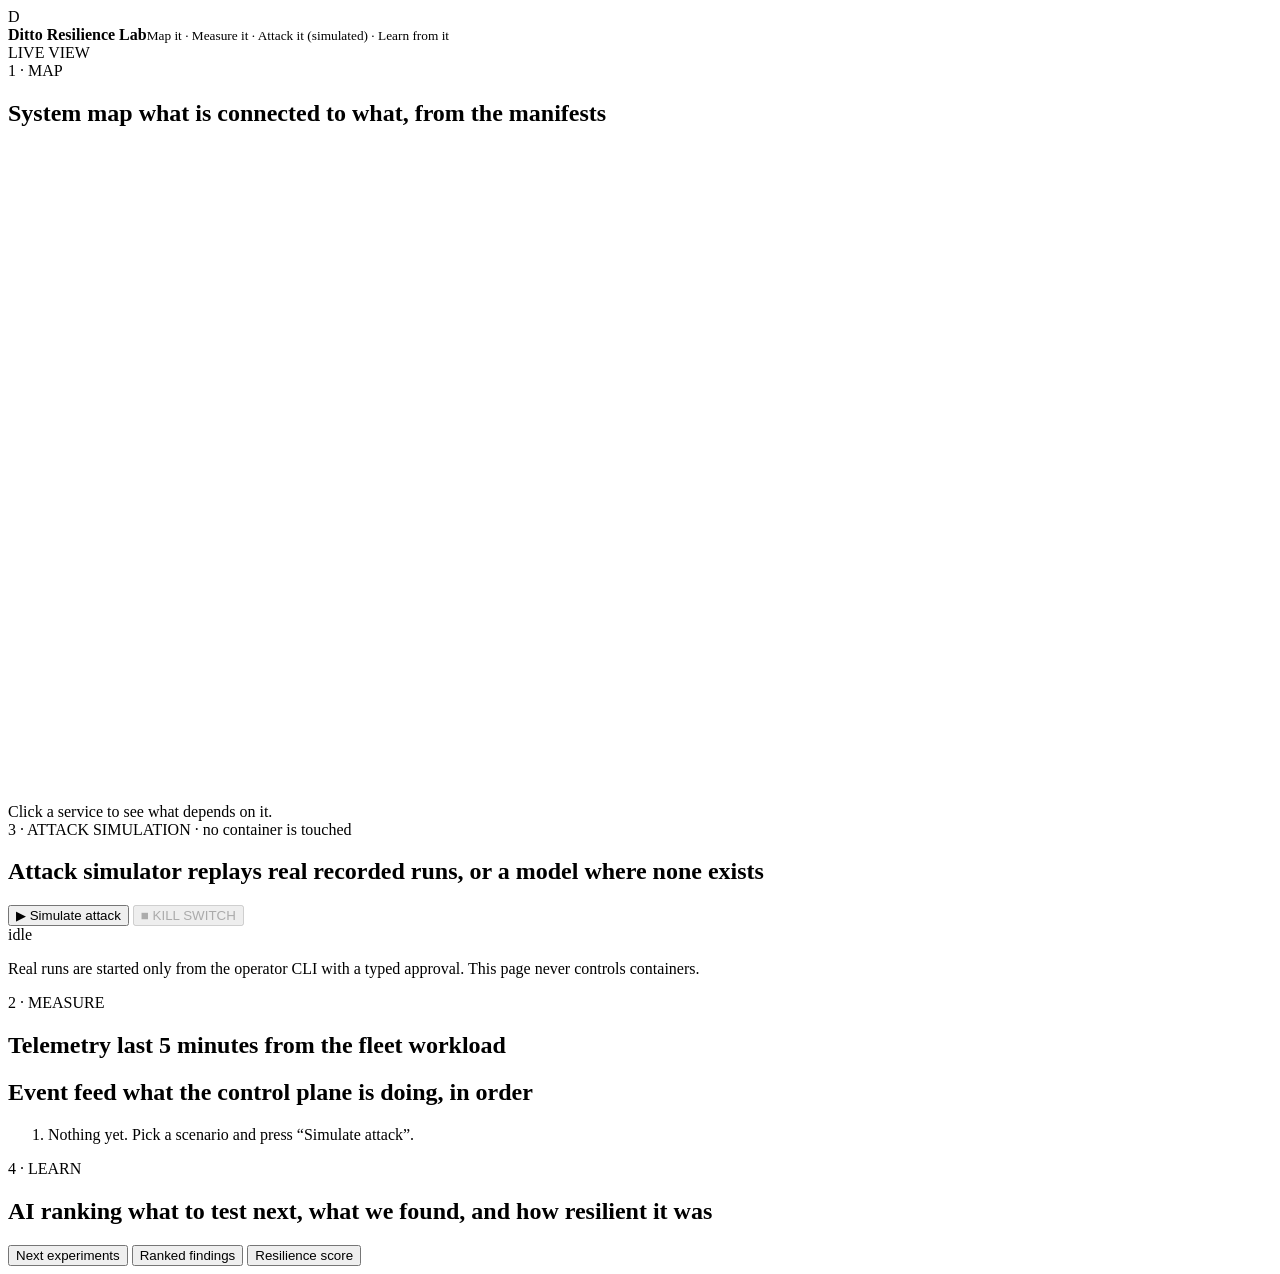
==== frontend/lab.html @ 6018f69f "hi" ====
<!doctype html>
<html lang="en">
<head>
  <meta charset="utf-8">
  <meta name="viewport" content="width=device-width, initial-scale=1">
  <title>Ditto Resilience Lab</title>
  <link rel="stylesheet" href="/assets/lab.css">
</head>
<body>
  <header class="top">
    <div class="brand"><span class="logo">D</span><div><strong>Ditto Resilience Lab</strong><small>Map it · Measure it · Attack it (simulated) · Learn from it</small></div></div>
    <div class="pills" id="pills"></div>
    <div class="mode" id="mode">LIVE VIEW</div>
  </header>

  <main class="layout">
    <div class="col">
      <section class="panel" id="map-panel">
        <div class="eyebrow">1 · MAP</div>
        <h2>System map <span class="sub">what is connected to what, from the manifests</span></h2>
        <div class="legend" id="legend"></div>
        <svg id="graph" viewBox="0 0 640 330" role="img" aria-label="Service dependency graph"></svg>
        <div class="node-card" id="node-card">Click a service to see what depends on it.</div>
      </section>

      <section class="panel" id="sim-panel">
        <div class="eyebrow">3 · ATTACK <span class="tag warn">SIMULATION · no container is touched</span></div>
        <h2>Attack simulator <span class="sub">replays real recorded runs, or a model where none exists</span></h2>
        <div class="scenarios" id="scenarios"></div>
        <div class="sim-controls">
          <button id="btn-attack" class="btn attack">▶ Simulate attack</button>
          <button id="btn-kill" class="btn kill" disabled>■ KILL SWITCH</button>
          <div class="timer" id="timer">idle</div>
        </div>
        <div class="progress"><div id="progress-bar"></div></div>
        <div class="rules" id="rules"></div>
        <p class="fineprint" id="sim-note">Real runs are started only from the operator CLI with a typed approval. This page never controls containers.</p>
      </section>
    </div>

    <div class="col">
      <section class="panel" id="tele-panel">
        <div class="eyebrow">2 · MEASURE</div>
        <h2>Telemetry <span class="sub" id="tele-sub">last 5 minutes from the fleet workload</span></h2>
        <div class="kpis" id="kpis"></div>
        <div class="charts" id="charts"></div>
      </section>

      <section class="panel" id="feed-panel">
        <h2>Event feed <span class="sub">what the control plane is doing, in order</span></h2>
        <ol class="feed" id="feed"><li class="muted">Nothing yet. Pick a scenario and press “Simulate attack”.</li></ol>
      </section>
    </div>

    <section class="panel wide" id="ai-panel">
      <div class="eyebrow">4 · LEARN</div>
      <h2>AI ranking <span class="sub">what to test next, what we found, and how resilient it was</span></h2>
      <div class="tabs" id="tabs">
        <button data-tab="next" class="on">Next experiments</button>
        <button data-tab="findings">Ranked findings</button>
        <button data-tab="score">Resilience score</button>
      </div>
      <div id="tab-body"></div>
    </section>
  </main>
  <script src="/assets/lab.js"></script>
</body>
</html>
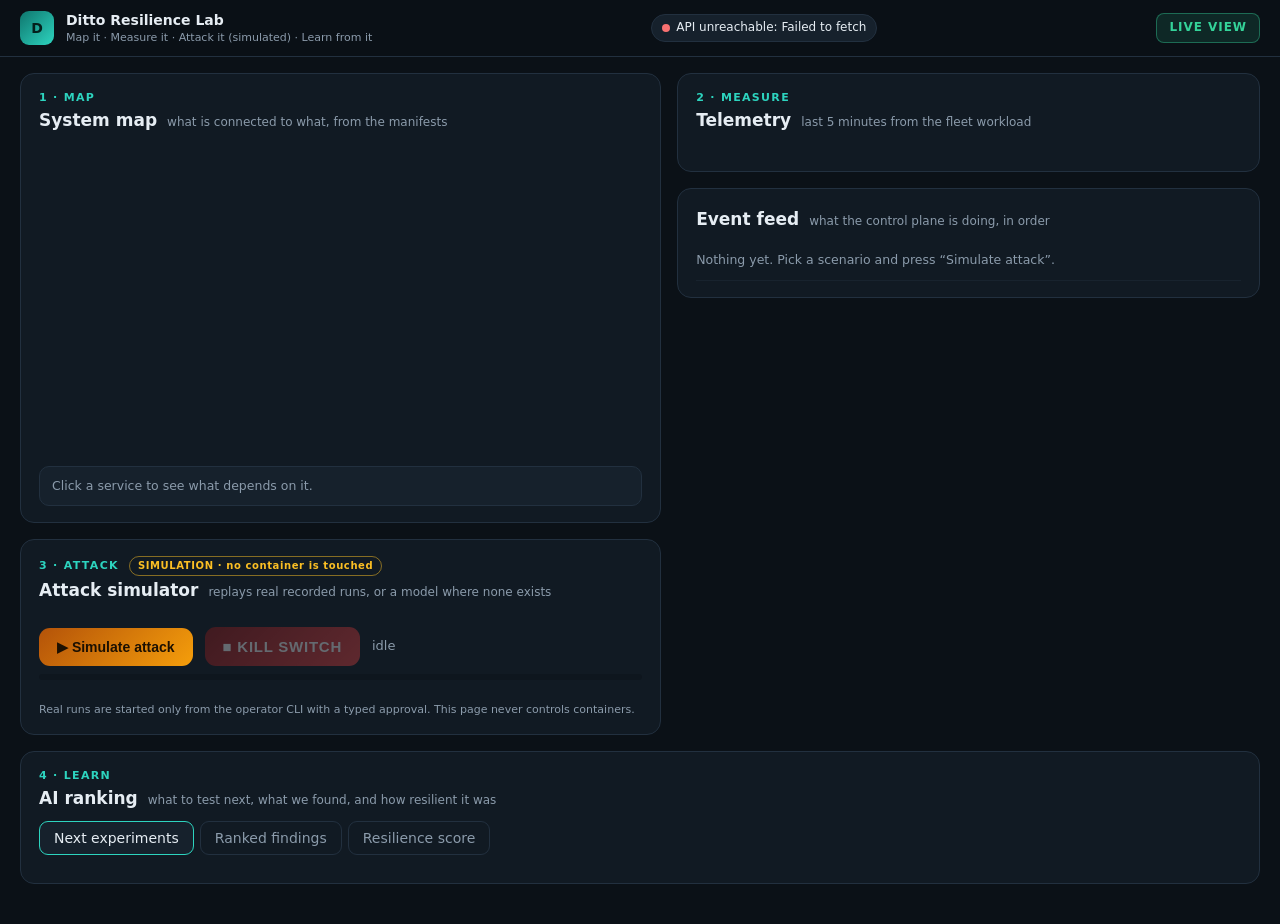
==== commit 92a75f9f: "Ensure that the hosted stack is deployed with the correct docker-compose file and that the README an" ====
--- a/frontend/lab.html
+++ b/frontend/lab.html
@@ -4,7 +4,7 @@
   <meta charset="utf-8">
   <meta name="viewport" content="width=device-width, initial-scale=1">
   <title>Ditto Resilience Lab</title>
-  <link rel="stylesheet" href="/assets/lab.css">
+  <link rel="stylesheet" href="lab.css">
 </head>
 <body>
   <header class="top">
@@ -63,6 +63,7 @@
       <div id="tab-body"></div>
     </section>
   </main>
-  <script src="/assets/lab.js"></script>
+  <script src="config.js"></script>
+  <script src="lab.js"></script>
 </body>
 </html>
--- a/frontend/lab.css
+++ b/frontend/lab.css
@@ -0,0 +1,121 @@
+:root{
+  --bg:#0b1117;--panel:#111a23;--panel2:#16212c;--line:#22303f;--text:#e6edf3;--muted:#8b9bab;
+  --teal:#2dd4bf;--ok:#34d399;--warn:#fbbf24;--bad:#f87171;--info:#60a5fa;--viol:#a78bfa;
+  color-scheme:dark;
+}
+*{box-sizing:border-box}
+body{margin:0;background:var(--bg);color:var(--text);font:14px/1.45 system-ui,-apple-system,"Segoe UI",sans-serif}
+body.simulating{box-shadow:inset 0 0 0 3px rgba(251,191,36,.55)}
+h2{margin:2px 0 10px;font-size:17px;font-weight:650;display:flex;gap:10px;align-items:baseline;flex-wrap:wrap}
+.sub{font-size:12px;font-weight:400;color:var(--muted)}
+.muted{color:var(--muted)}
+.top{position:sticky;top:0;z-index:5;display:flex;gap:18px;align-items:center;justify-content:space-between;flex-wrap:wrap;padding:10px 20px;background:rgba(11,17,23,.92);backdrop-filter:blur(6px);border-bottom:1px solid var(--line)}
+.brand{display:flex;gap:12px;align-items:center}
+.brand small{display:block;color:var(--muted);font-size:11px}
+.logo{display:grid;place-items:center;width:34px;height:34px;border-radius:9px;background:linear-gradient(135deg,#0f766e,#2dd4bf);color:#04201c;font-weight:800}
+.pills{display:flex;gap:8px;flex-wrap:wrap}
+.pill{display:inline-flex;gap:6px;align-items:center;padding:4px 10px;border-radius:999px;background:var(--panel2);border:1px solid var(--line);font-size:12px}
+.pill i{width:8px;height:8px;border-radius:50%;background:var(--muted)}
+.pill.ok i{background:var(--ok)}.pill.warn i{background:var(--warn)}.pill.bad i{background:var(--bad)}
+.mode{padding:5px 12px;border-radius:8px;font-weight:700;font-size:12px;letter-spacing:.08em;background:rgba(52,211,153,.12);color:var(--ok);border:1px solid rgba(52,211,153,.4)}
+.mode.sim{background:rgba(251,191,36,.14);color:var(--warn);border-color:rgba(251,191,36,.6);animation:pulse 1.2s infinite}
+@keyframes pulse{50%{opacity:.55}}
+.layout{display:grid;grid-template-columns:minmax(0,1.1fr) minmax(0,1fr);gap:16px;padding:16px 20px 40px;max-width:1500px;margin:0 auto}
+.col{display:flex;flex-direction:column;gap:16px;min-width:0}
+.wide{grid-column:1/-1}
+.panel{background:var(--panel);border:1px solid var(--line);border-radius:14px;padding:16px 18px;min-width:0}
+.eyebrow{font-size:11px;letter-spacing:.12em;color:var(--teal);font-weight:700;display:flex;gap:10px;align-items:center}
+.tag{font-size:10px;letter-spacing:.06em;padding:2px 8px;border-radius:999px;border:1px solid var(--line);color:var(--muted)}
+.tag.warn{color:var(--warn);border-color:rgba(251,191,36,.5)}
+.legend{display:flex;gap:14px;flex-wrap:wrap;font-size:11px;color:var(--muted);margin-bottom:4px}
+.legend span{display:inline-flex;gap:6px;align-items:center}
+.legend b{display:inline-block;width:18px;height:0;border-top:2px solid var(--muted)}
+.legend b.dash{border-top-style:dashed}
+.legend em{width:10px;height:10px;border-radius:3px;display:inline-block}
+#graph{width:100%;height:auto;display:block}
+.node rect{fill:var(--panel2);stroke:#2f4357;stroke-width:1.4;rx:9;transition:all .25s}
+.node text{fill:var(--text);font-size:12px;font-weight:600}
+.node .slis{fill:var(--muted);font-size:9px;font-weight:400}
+.node{cursor:pointer}
+.node:hover rect{stroke:var(--teal)}
+.node.sel rect{stroke:var(--teal);stroke-width:2.4}
+.node.target rect{fill:#3b1519;stroke:var(--bad);stroke-width:2.4}
+.node.target{animation:pulse 0.9s infinite}
+.node.impacted rect{fill:#3a2d0f;stroke:var(--warn);stroke-width:2}
+.node.recover rect{fill:#10283f;stroke:var(--info);stroke-width:2}
+.edge{fill:none;stroke:#3a5068;stroke-width:1.4}
+.edge.documented{stroke-dasharray:5 4;stroke:#7a6a3a}
+.edge.hot{stroke:var(--bad);stroke-width:2.2}
+.node-card{margin-top:8px;padding:10px 12px;border-radius:10px;background:var(--panel2);border:1px solid var(--line);font-size:12.5px;color:var(--muted)}
+.node-card strong{color:var(--text)}
+.chip{display:inline-block;padding:1px 8px;margin:1px 3px 1px 0;border-radius:999px;font-size:11px;border:1px solid var(--line);background:#0e161e}
+.chip.hold{color:var(--ok);border-color:rgba(52,211,153,.4)}.chip.degrade{color:var(--warn);border-color:rgba(251,191,36,.5)}.chip.fail{color:var(--bad);border-color:rgba(248,113,113,.5)}
+.scenarios{display:grid;grid-template-columns:repeat(auto-fill,minmax(190px,1fr));gap:10px}
+.scn{all:unset;box-sizing:border-box;cursor:pointer;padding:10px 12px;border-radius:11px;background:var(--panel2);border:1px solid var(--line);display:block}
+.scn:hover{border-color:#3a566f}
+.scn.on{border-color:var(--warn);background:#2a2412}
+.scn:disabled{opacity:.45;cursor:not-allowed}.scn:disabled:hover{border-color:var(--line)}
+.scn:focus-visible,.tabs button:focus-visible{outline:2px solid var(--teal);outline-offset:2px}
+.row-btn:disabled{opacity:.4;cursor:not-allowed}
+.scn strong{display:block;font-size:13px}.scn small{display:block;color:var(--muted);font-size:11px;margin-top:2px}
+.scn .src{margin-top:6px;font-size:10px;letter-spacing:.06em}
+.src.real{color:var(--ok)}.src.model{color:var(--viol)}
+.sim-controls{display:flex;gap:12px;align-items:center;margin:14px 0 8px;flex-wrap:wrap}
+.btn{border:0;border-radius:11px;padding:11px 18px;font-weight:700;font-size:14px;cursor:pointer;color:#fff}
+.btn.attack{background:linear-gradient(135deg,#b45309,#f59e0b);color:#1c1002}
+.btn.kill{background:linear-gradient(135deg,#991b1b,#ef4444);font-size:15px;letter-spacing:.05em;box-shadow:0 0 0 0 rgba(239,68,68,.6)}
+.btn.kill:not(:disabled){animation:armed 1.4s infinite}
+@keyframes armed{70%{box-shadow:0 0 0 12px rgba(239,68,68,0)}}
+.btn:disabled{opacity:.35;cursor:not-allowed;animation:none}
+.timer{font-variant-numeric:tabular-nums;color:var(--muted);font-size:13px}
+.progress{height:6px;background:#0e161e;border-radius:99px;overflow:hidden}
+.progress div{height:100%;width:0;background:linear-gradient(90deg,var(--teal),var(--warn));transition:width .3s}
+.rules{display:grid;grid-template-columns:repeat(auto-fit,minmax(200px,1fr));gap:8px;margin-top:12px}
+.rule{padding:8px 10px;border-radius:9px;border:1px solid var(--line);background:var(--panel2);font-size:12px;display:flex;gap:8px;align-items:center}
+.rule i{width:9px;height:9px;border-radius:50%;background:var(--ok);flex:none}
+.rule.tripped{border-color:var(--bad);background:#30151a}.rule.tripped i{background:var(--bad)}
+.rule small{color:var(--muted);display:block}
+.fineprint{font-size:11px;color:var(--muted);margin:10px 0 0}
+.kpis{display:grid;grid-template-columns:repeat(auto-fit,minmax(130px,1fr));gap:10px;margin-bottom:12px}
+.kpi{padding:10px 12px;border-radius:11px;background:var(--panel2);border:1px solid var(--line)}
+.kpi small{color:var(--muted);font-size:11px;letter-spacing:.05em}
+.kpi b{display:block;font-size:22px;font-variant-numeric:tabular-nums;margin-top:2px}
+.kpi.ok b{color:var(--ok)}.kpi.warn b{color:var(--warn)}.kpi.bad b{color:var(--bad)}.kpi.none b{color:var(--muted)}
+.kpi span{font-size:11px;color:var(--muted)}
+.charts{display:grid;gap:10px}
+.chart{background:var(--panel2);border:1px solid var(--line);border-radius:11px;padding:8px 10px}
+.chart h3{margin:0 0 2px;font-size:12px;font-weight:600;display:flex;justify-content:space-between;color:var(--muted)}
+.chart svg{width:100%;height:auto;display:block}
+.chart text{fill:var(--muted);font-size:9px}
+.chart .grid{stroke:#1d2a37;stroke-width:1}
+.feed{list-style:none;margin:0;padding:0;max-height:260px;overflow:auto;font-size:12.5px}
+.feed li{display:grid;grid-template-columns:62px 1fr;gap:10px;padding:6px 0;border-bottom:1px solid #18232e}
+.feed time{color:var(--muted);font-variant-numeric:tabular-nums}
+.feed li.bad{color:var(--bad)}.feed li.ok{color:var(--ok)}.feed li.warn{color:var(--warn)}.feed li.info{color:var(--info)}
+.tabs{display:flex;gap:6px;margin-bottom:12px;flex-wrap:wrap}
+.tabs button{all:unset;cursor:pointer;padding:6px 14px;border-radius:9px;border:1px solid var(--line);color:var(--muted)}
+.tabs button.on{background:var(--panel2);color:var(--text);border-color:var(--teal)}
+.rank-list{display:grid;gap:10px}
+.rank{display:grid;grid-template-columns:36px 1fr;gap:12px;padding:12px;border-radius:12px;background:var(--panel2);border:1px solid var(--line)}
+.rank .n{display:grid;place-items:center;width:34px;height:34px;border-radius:9px;background:#0e161e;font-weight:800;color:var(--teal)}
+.rank h4{margin:0 0 4px;font-size:14px;display:flex;gap:8px;align-items:center;flex-wrap:wrap}
+.sev{padding:1px 8px;border-radius:999px;font-size:11px;font-weight:700;text-transform:uppercase}
+.sev.critical,.sev.high{background:rgba(248,113,113,.15);color:var(--bad)}.sev.medium{background:rgba(251,191,36,.15);color:var(--warn)}.sev.low,.sev.info{background:rgba(96,165,250,.15);color:var(--info)}
+.bar{height:6px;border-radius:99px;background:#0e161e;overflow:hidden;margin:6px 0;max-width:260px}.bar i{display:block;height:100%;background:linear-gradient(90deg,var(--teal),var(--ok))}
+.facts{display:flex;gap:6px;flex-wrap:wrap;margin:6px 0}
+.fact{padding:3px 9px;border-radius:8px;background:#0e161e;border:1px solid var(--line);font-size:12px}
+.fact small{color:var(--muted)}
+.row-btn{border:1px solid var(--line);background:#0e161e;color:var(--text);border-radius:8px;padding:4px 10px;font-size:12px;cursor:pointer}
+.row-btn:hover{border-color:var(--warn);color:var(--warn)}
+.hyp{font-size:12.5px;color:var(--muted)}.hyp b{color:var(--viol)}
+code{background:#0b1117;border:1px solid var(--line);border-radius:6px;padding:1px 6px;font-size:11.5px;word-break:break-all}
+.score-grid{display:grid;grid-template-columns:repeat(auto-fit,minmax(340px,1fr));gap:12px}
+.score-card{padding:14px;border-radius:12px;background:var(--panel2);border:1px solid var(--line);display:grid;grid-template-columns:96px 1fr;gap:14px}
+.ring{width:92px;height:92px;border-radius:50%;display:grid;place-items:center;background:conic-gradient(var(--c) calc(var(--v)*1%),#0e161e 0)}
+.ring span{display:grid;place-items:center;width:70px;height:70px;border-radius:50%;background:var(--panel2);font-size:20px;font-weight:800}
+.comp{display:grid;grid-template-columns:90px 1fr 38px;gap:8px;align-items:center;font-size:12px;margin:3px 0}
+.comp .bar{margin:0;max-width:none}
+.empty{color:var(--muted);padding:18px;text-align:center;border:1px dashed var(--line);border-radius:12px}
+@media(max-width:1000px){.layout{grid-template-columns:minmax(0,1fr)}}
+
+.feed li.muted{display:block;padding:10px 0}
